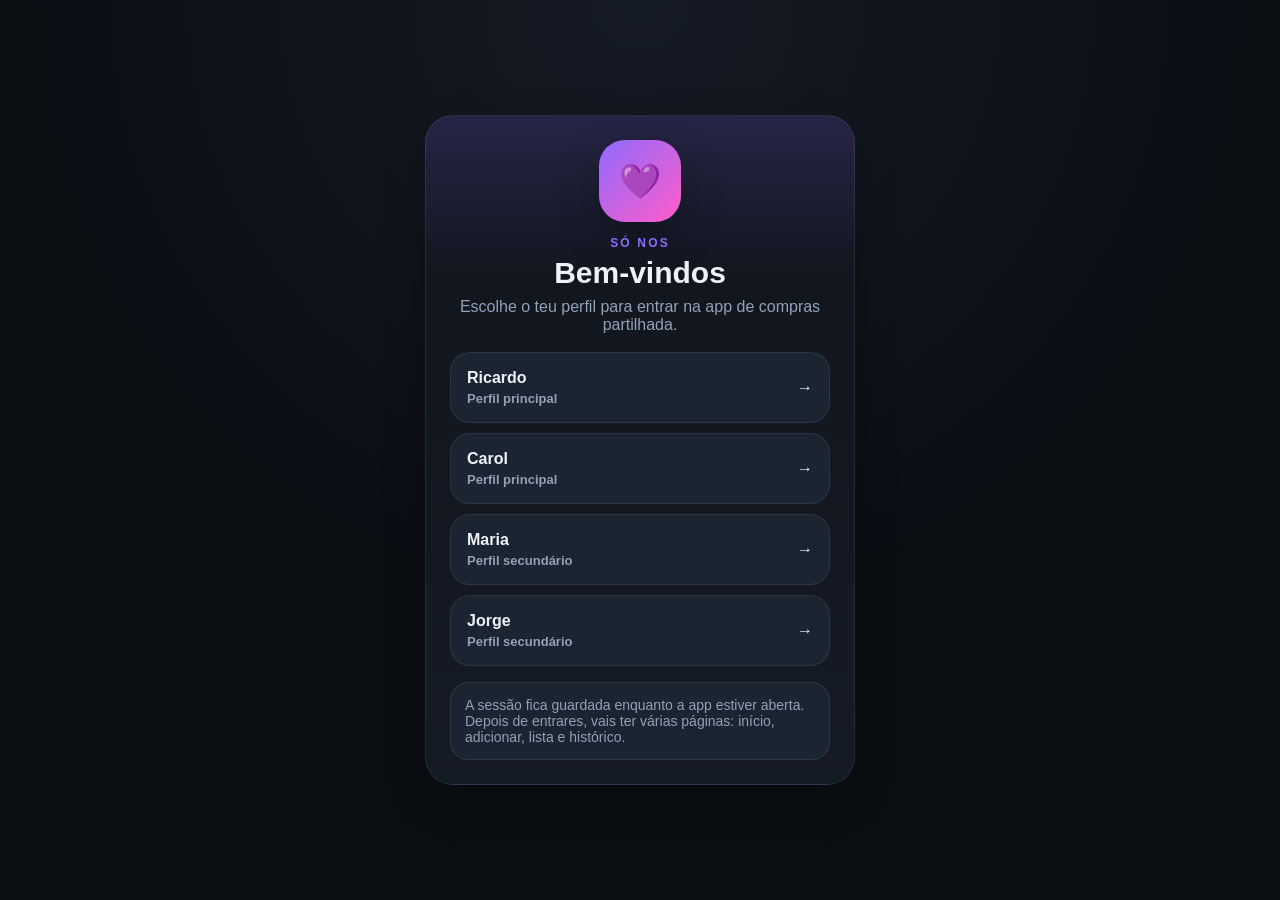
==== add.html @ ff27896a "Add files via upload" ====
<!DOCTYPE html><html lang="pt"><head><meta charset="UTF-8"><meta name="viewport" content="width=device-width, initial-scale=1.0, maximum-scale=1.0, user-scalable=no"><meta name="theme-color" content="#10131a"><title>Adicionar - Ricardo&Carol</title><link rel="manifest" href="manifest.json"><link rel="stylesheet" href="style.css"></head><body><div class="container"><header class="topbar"><div class="brand"><small>Ricardo&Carol</small><h1>Adicionar produto</h1><p class="subtle">Página dedicada para criar itens sem confusão.</p></div><div style="display:flex;gap:10px;align-items:center"><span id="userBadge" class="user-chip">👤</span><button id="themeToggle" class="icon-btn" aria-label="Alternar tema">🌙</button></div></header><main class="content"><section class="panel"><div class="panel-head"><div><h2>Novo item</h2><p class="helper">Preenche os campos e adiciona à lista partilhada.</p></div><span class="badge">Página separada</span></div><div class="form-grid"><div class="field"><label for="itemInput">Produto</label><input id="itemInput" type="text" placeholder="Ex: Leite"></div><div class="field field-small"><label for="qtyInput">Qtd</label><input id="qtyInput" type="number" min="1" value="1"></div><div class="field"><label for="categoryInput">Categoria</label><select id="categoryInput"><option>Supermercado</option><option>Padaria</option><option>Farmácia</option><option>Casa</option><option>Bebidas</option><option>Outros</option></select></div><div class="field"><label for="storeInput">Loja</label><select id="storeInput"><option>Continente</option><option>Pingo Doce</option><option>Lidl</option><option>Mercadona</option><option>Auchan</option><option>Outra</option></select></div><div class="field"><label for="priorityInput">Prioridade</label><select id="priorityInput"><option value="Alta">Alta</option><option value="Normal" selected>Normal</option><option value="Baixa">Baixa</option></select></div><div class="field field-full"><label for="notesInput">Notas</label><input id="notesInput" type="text" placeholder="Marca preferida, promoção, sem lactose..."></div></div><div class="actions-row"><button id="saveBtn" class="btn primary">Adicionar à lista</button><a href="list.html" class="btn soft">Ir para a lista</a></div></section><section class="panel"><div class="panel-head"><div><h2>Atalhos</h2><p class="helper">Exemplos rápidos para preencher mais depressa.</p></div></div><div style="display:flex;gap:10px;flex-wrap:wrap"><button class="btn ghost quickFill" data-name="Leite" data-category="Supermercado" data-store="Continente">Leite</button><button class="btn ghost quickFill" data-name="Pão" data-category="Padaria" data-store="Pingo Doce">Pão</button><button class="btn ghost quickFill" data-name="Detergente" data-category="Casa" data-store="Lidl">Detergente</button></div></section></main><nav class="bottom-nav"><a class="nav-link" data-page="home" href="index.html">Início</a><a class="nav-link" data-page="add" href="add.html">Adicionar</a><a class="nav-link" data-page="list" href="list.html">Lista</a><a class="nav-link" data-page="history" href="history.html">Histórico</a></nav></div><script src="shared.js"></script><script>
attachGlobalUI('add');
const itemInput = document.getElementById('itemInput');
document.getElementById('saveBtn').addEventListener('click', () => {
  const name = itemInput.value.trim(); if(!name) return itemInput.focus();
  addItem({name, qty: Math.max(1, Number(document.getElementById('qtyInput').value || 1)), category: document.getElementById('categoryInput').value, store: document.getElementById('storeInput').value, priority: document.getElementById('priorityInput').value, notes: document.getElementById('notesInput').value.trim()});
  window.location.href = 'list.html';
});
itemInput.addEventListener('keydown', e => { if(e.key === 'Enter') document.getElementById('saveBtn').click(); });
document.querySelectorAll('.quickFill').forEach(btn => btn.addEventListener('click', () => {
  itemInput.value = btn.dataset.name; document.getElementById('categoryInput').value = btn.dataset.category; document.getElementById('storeInput').value = btn.dataset.store; itemInput.focus();
}));
</script></body></html>
---- style.css ----
*{box-sizing:border-box;-webkit-tap-highlight-color:transparent}
:root{
  --bg:#0b0f14;--panel:#10151d;--panel-2:#151b25;--panel-3:#1b2431;--text:#eef3fb;--muted:#93a1b6;
  --line:rgba(255,255,255,.08);--accent:#8f6bff;--accent-2:#ff5cc8;--accent-soft:rgba(143,107,255,.18);
  --success:#2ed37a;--danger:#ff5f6d;--warning:#ffbf47;--highlight:rgba(46,211,122,.14);--shadow:0 16px 40px rgba(0,0,0,.28)
}
body.light{--bg:#edf1f7;--panel:#fff;--panel-2:#f7f9fc;--panel-3:#eef3fb;--text:#152033;--muted:#6a7688;--line:rgba(21,32,51,.08);--accent:#6a5cff;--accent-2:#e94db4;--accent-soft:rgba(106,92,255,.12);--success:#13a05a;--danger:#d64555;--warning:#d8921d;--highlight:rgba(19,160,90,.12);--shadow:0 16px 40px rgba(14,27,55,.10)}
html,body{margin:0;min-height:100%;background:radial-gradient(circle at top,var(--panel-2),var(--bg) 55%);color:var(--text);font-family:Inter,Arial,sans-serif}
body{overflow-x:hidden}
a{text-decoration:none;color:inherit}
button,input,select{font:inherit}
.hidden{display:none!important}
.container{max-width:920px;margin:0 auto;padding:18px 14px 110px}
.topbar{display:flex;align-items:center;justify-content:space-between;gap:12px;margin-bottom:16px}
.brand small,.eyebrow{display:block;color:var(--accent);font-size:12px;letter-spacing:.18em;font-weight:800;margin-bottom:6px;text-transform:uppercase}
h1,h2,h3,h4,p{margin:0}.brand h1{font-size:28px;line-height:1.05}.subtle{color:var(--muted)}
.icon-btn,.btn,.nav-link,.picker-btn{border:none;border-radius:18px;cursor:pointer;transition:.18s ease}.icon-btn{width:48px;height:48px;background:var(--panel);color:var(--text);box-shadow:var(--shadow);font-size:20px}
.panel,.hero-card,.login-shell,.stat-card,.quick-card,.item-card,.history-card{background:linear-gradient(180deg,var(--panel),var(--panel-2));border:1px solid var(--line);box-shadow:var(--shadow)}
.panel,.hero-card,.login-shell{border-radius:28px}.panel{padding:16px}.content{display:grid;gap:14px}
.hero-card{padding:18px;display:grid;gap:18px}.hero-title{font-size:24px;line-height:1.15;margin-bottom:8px}.hero-grid{display:grid;grid-template-columns:1.2fr .8fr;gap:14px}.hero-badges{display:flex;flex-wrap:wrap;gap:8px;margin-top:12px}
.badge,.mini-badge{display:inline-flex;align-items:center;gap:6px;padding:9px 12px;border-radius:999px;font-weight:700}.badge{background:var(--accent-soft);color:var(--accent);font-size:13px}.mini-badge{background:var(--panel-3);border:1px solid var(--line);font-size:12px;color:var(--muted)}
.stats-grid{display:grid;grid-template-columns:repeat(3,1fr);gap:10px}.stat-card{border-radius:22px;padding:14px;background:var(--panel-3)}.stat-card span{display:block;color:var(--muted);font-size:13px;margin-bottom:8px}.stat-card strong{font-size:30px}
.quick-grid{display:grid;grid-template-columns:repeat(3,1fr);gap:12px}.quick-card{border-radius:24px;padding:16px}.quick-card h3{font-size:17px;margin-bottom:6px}.quick-card p{color:var(--muted);font-size:14px;margin-bottom:14px}.quick-card .btn{width:100%}
.btn{padding:14px 18px;font-weight:800}.btn.primary{background:linear-gradient(135deg,var(--accent),var(--accent-2));color:#fff}.btn.soft{background:var(--accent-soft);color:var(--text)}.btn.ghost{background:var(--panel-3);color:var(--text);border:1px solid var(--line)}.btn.danger{background:rgba(255,95,109,.14);color:var(--danger)}
.form-grid,.filters-grid{display:grid;grid-template-columns:repeat(2,1fr);gap:12px}.field{display:flex;flex-direction:column;gap:8px}.field label{font-size:13px;font-weight:700;color:var(--muted)}.field-full{grid-column:1/-1}.field-small{max-width:120px}
input,select{width:100%;background:var(--panel-3);color:var(--text);border:1px solid var(--line);border-radius:16px;padding:14px;font-size:16px;outline:none}input::placeholder{color:var(--muted)}
.panel-head,.list-head{display:flex;justify-content:space-between;align-items:flex-end;gap:10px;margin-bottom:14px}.panel-head h2,.list-head h2{font-size:20px;margin-bottom:4px}.helper{color:var(--muted);font-size:14px}
.actions-row{display:flex;gap:10px;flex-wrap:wrap;margin-top:14px}
.shopping-list{display:grid;gap:10px}.item-card{display:grid;grid-template-columns:auto 1fr auto;gap:12px;align-items:flex-start;padding:14px;border-radius:22px;background:var(--panel-3)}.item-card.highlight{background:linear-gradient(180deg,var(--highlight),var(--panel-3));border:1px solid rgba(46,211,122,.24)}.item-card.done .item-title{text-decoration:line-through;opacity:.72}
.check-btn{width:26px;height:26px;border-radius:999px;border:2px solid var(--line);background:transparent;cursor:pointer;margin-top:2px}.item-card.done .check-btn{background:var(--success);border-color:var(--success)}
.item-title-row{display:flex;gap:8px;flex-wrap:wrap;align-items:center}.item-title{font-weight:800;font-size:17px}.pill{padding:6px 9px;border-radius:999px;border:1px solid var(--line);font-size:11px;font-weight:800}.pill.store{background:var(--accent-soft);color:var(--accent)}.pill.high{background:rgba(255,191,71,.22);color:#fff}.pill.normal,.pill.low{color:var(--muted)}
.item-meta,.history-meta{display:flex;gap:8px 14px;flex-wrap:wrap;margin-top:8px;color:var(--muted);font-size:13px}.item-notes{margin-top:10px;font-size:14px}.item-actions{display:flex;gap:8px}.mini-btn{width:40px;height:40px;border:none;border-radius:14px;background:var(--panel);color:var(--text);cursor:pointer}.mini-btn.delete{color:var(--danger)}
.empty-state{padding:28px 18px;border-radius:22px;background:var(--panel-3);border:1px dashed var(--line);text-align:center}.empty-state .icon{font-size:38px;margin-bottom:10px}
.bottom-nav{position:fixed;left:50%;transform:translateX(-50%);bottom:14px;width:min(900px,calc(100% - 28px));background:rgba(16,21,29,.88);backdrop-filter:blur(18px);border:1px solid var(--line);border-radius:24px;padding:10px;display:grid;grid-template-columns:repeat(4,1fr);gap:10px;box-shadow:var(--shadow)}
body.light .bottom-nav{background:rgba(255,255,255,.82)}.nav-link{min-height:48px;display:flex;align-items:center;justify-content:center;background:transparent;color:var(--muted);font-weight:800}.nav-link.active{background:var(--accent-soft);color:var(--accent)}
.section-stack{display:grid;gap:14px}
.login-page{display:grid;place-items:center;min-height:100vh;padding:18px}.login-shell{width:min(430px,100%);padding:24px;background:linear-gradient(180deg,rgba(143,107,255,.18),transparent 24%),linear-gradient(180deg,var(--panel),var(--panel-2))}.login-top{text-align:center;margin-bottom:18px}.login-logo{width:82px;height:82px;border-radius:26px;background:linear-gradient(135deg,var(--accent),var(--accent-2));display:grid;place-items:center;margin:0 auto 14px;font-size:34px;box-shadow:var(--shadow)}.login-top h1{font-size:30px;margin-bottom:8px}.login-pickers{display:grid;gap:10px;margin-top:18px}.picker-btn{padding:16px;border-radius:20px;background:var(--panel-3);border:1px solid var(--line);color:var(--text);text-align:left;display:flex;align-items:center;justify-content:space-between;font-weight:800}.picker-btn .meta{font-size:13px;color:var(--muted);font-weight:600;margin-top:4px}.login-note{margin-top:16px;padding:14px;border-radius:18px;background:var(--panel-3);border:1px solid var(--line);color:var(--muted);font-size:14px}
.user-chip{display:inline-flex;align-items:center;gap:8px;padding:10px 12px;border-radius:999px;background:var(--panel-3);border:1px solid var(--line);font-weight:700}.logout-link{color:var(--danger);font-weight:700}
.history-card{padding:14px;border-radius:22px}.history-total{margin-top:10px;font-weight:800;color:var(--accent)}
@media (max-width:720px){.hero-grid,.quick-grid,.form-grid,.filters-grid,.stats-grid{grid-template-columns:1fr}.field-small{max-width:none}.actions-row .btn{width:100%}.item-card{grid-template-columns:auto 1fr}.item-actions{grid-column:1/-1;justify-content:flex-end}.bottom-nav{grid-template-columns:repeat(4,1fr)}.nav-link{font-size:13px;padding:0 6px}.brand h1{font-size:24px}.hero-title{font-size:22px}}
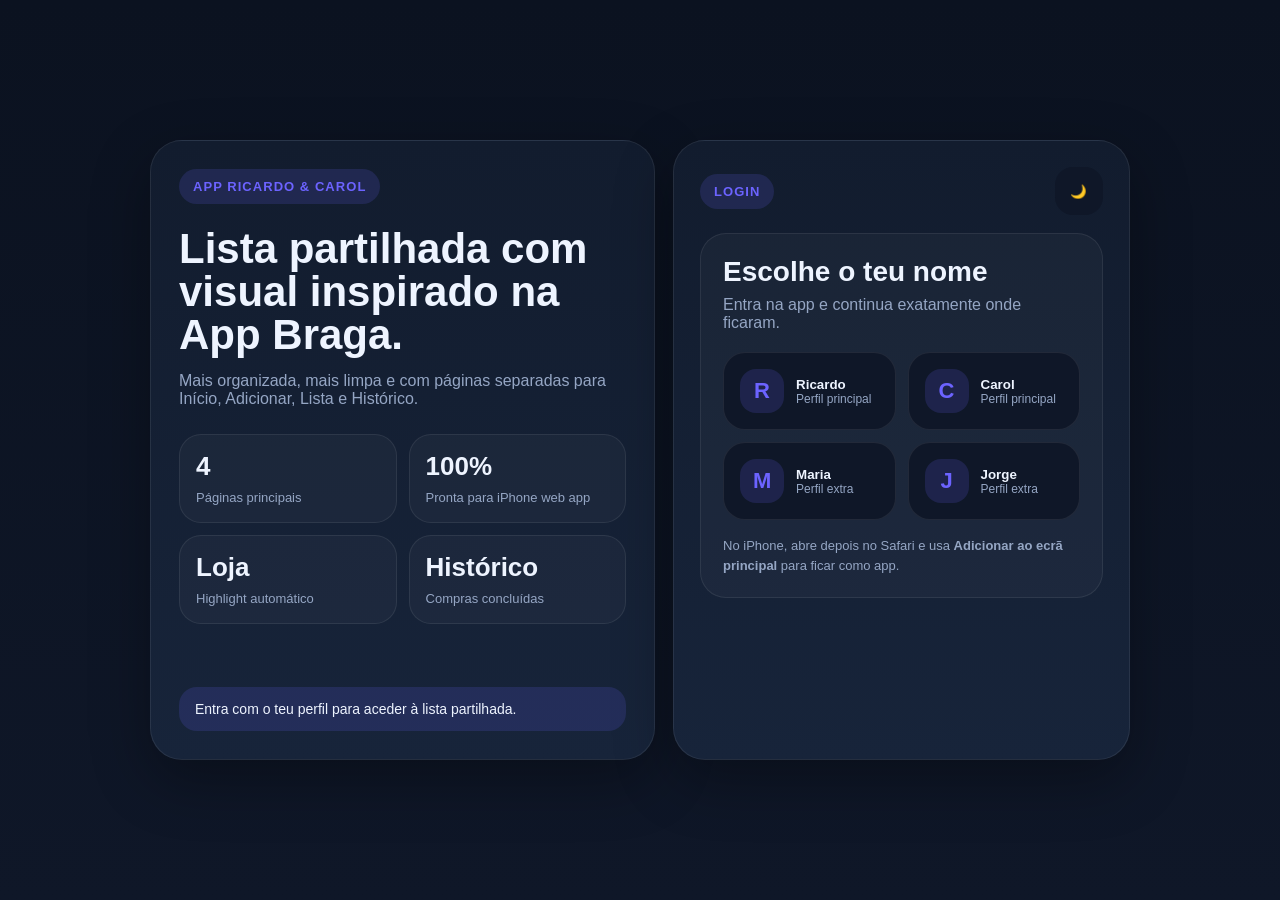
==== commit b7d8e486: "Add files via upload" ====
--- a/add.html
+++ b/add.html
@@ -1,13 +1,147 @@
-<!DOCTYPE html><html lang="pt"><head><meta charset="UTF-8"><meta name="viewport" content="width=device-width, initial-scale=1.0, maximum-scale=1.0, user-scalable=no"><meta name="theme-color" content="#10131a"><title>Adicionar - Ricardo&Carol</title><link rel="manifest" href="manifest.json"><link rel="stylesheet" href="style.css"></head><body><div class="container"><header class="topbar"><div class="brand"><small>Ricardo&Carol</small><h1>Adicionar produto</h1><p class="subtle">Página dedicada para criar itens sem confusão.</p></div><div style="display:flex;gap:10px;align-items:center"><span id="userBadge" class="user-chip">👤</span><button id="themeToggle" class="icon-btn" aria-label="Alternar tema">🌙</button></div></header><main class="content"><section class="panel"><div class="panel-head"><div><h2>Novo item</h2><p class="helper">Preenche os campos e adiciona à lista partilhada.</p></div><span class="badge">Página separada</span></div><div class="form-grid"><div class="field"><label for="itemInput">Produto</label><input id="itemInput" type="text" placeholder="Ex: Leite"></div><div class="field field-small"><label for="qtyInput">Qtd</label><input id="qtyInput" type="number" min="1" value="1"></div><div class="field"><label for="categoryInput">Categoria</label><select id="categoryInput"><option>Supermercado</option><option>Padaria</option><option>Farmácia</option><option>Casa</option><option>Bebidas</option><option>Outros</option></select></div><div class="field"><label for="storeInput">Loja</label><select id="storeInput"><option>Continente</option><option>Pingo Doce</option><option>Lidl</option><option>Mercadona</option><option>Auchan</option><option>Outra</option></select></div><div class="field"><label for="priorityInput">Prioridade</label><select id="priorityInput"><option value="Alta">Alta</option><option value="Normal" selected>Normal</option><option value="Baixa">Baixa</option></select></div><div class="field field-full"><label for="notesInput">Notas</label><input id="notesInput" type="text" placeholder="Marca preferida, promoção, sem lactose..."></div></div><div class="actions-row"><button id="saveBtn" class="btn primary">Adicionar à lista</button><a href="list.html" class="btn soft">Ir para a lista</a></div></section><section class="panel"><div class="panel-head"><div><h2>Atalhos</h2><p class="helper">Exemplos rápidos para preencher mais depressa.</p></div></div><div style="display:flex;gap:10px;flex-wrap:wrap"><button class="btn ghost quickFill" data-name="Leite" data-category="Supermercado" data-store="Continente">Leite</button><button class="btn ghost quickFill" data-name="Pão" data-category="Padaria" data-store="Pingo Doce">Pão</button><button class="btn ghost quickFill" data-name="Detergente" data-category="Casa" data-store="Lidl">Detergente</button></div></section></main><nav class="bottom-nav"><a class="nav-link" data-page="home" href="index.html">Início</a><a class="nav-link" data-page="add" href="add.html">Adicionar</a><a class="nav-link" data-page="list" href="list.html">Lista</a><a class="nav-link" data-page="history" href="history.html">Histórico</a></nav></div><script src="shared.js"></script><script>
-attachGlobalUI('add');
-const itemInput = document.getElementById('itemInput');
-document.getElementById('saveBtn').addEventListener('click', () => {
-  const name = itemInput.value.trim(); if(!name) return itemInput.focus();
-  addItem({name, qty: Math.max(1, Number(document.getElementById('qtyInput').value || 1)), category: document.getElementById('categoryInput').value, store: document.getElementById('storeInput').value, priority: document.getElementById('priorityInput').value, notes: document.getElementById('notesInput').value.trim()});
-  window.location.href = 'list.html';
-});
-itemInput.addEventListener('keydown', e => { if(e.key === 'Enter') document.getElementById('saveBtn').click(); });
-document.querySelectorAll('.quickFill').forEach(btn => btn.addEventListener('click', () => {
-  itemInput.value = btn.dataset.name; document.getElementById('categoryInput').value = btn.dataset.category; document.getElementById('storeInput').value = btn.dataset.store; itemInput.focus();
-}));
-</script></body></html>+<!DOCTYPE html>
+<html lang="pt">
+<head>
+  <meta charset="UTF-8">
+  <meta name="viewport" content="width=device-width,initial-scale=1,maximum-scale=1,user-scalable=no">
+  <title>Adicionar - Ricardo & Carol</title>
+  <link rel="stylesheet" href="style.css">
+  <link rel="manifest" href="manifest.json">
+</head>
+<body data-page="add" data-requires-login="true">
+
+  <div class="app-shell">
+    <aside class="sidebar">
+      <div class="brand-card">
+        <p class="eyebrow">APP RICARDO & CAROL</p>
+        <h1>Lista<br>de Compras</h1>
+        <p>Layout adaptado ao estilo da App Braga, com navegação mais profissional.</p>
+
+        <div class="user-chip">
+          <div class="avatar" data-user-initial>U</div>
+          <div>
+            <strong data-user-name>Utilizador</strong>
+            <div style="color:var(--muted);font-size:13px">Sessão ativa</div>
+          </div>
+        </div>
+      </div>
+
+      <nav class="side-nav">
+        <a class="nav-link" data-nav="dashboard" href="index.html">🏠 Início</a>
+        <a class="nav-link" data-nav="add" href="add.html">➕ Adicionar</a>
+        <a class="nav-link" data-nav="list" href="list.html">🧺 Lista</a>
+        <a class="nav-link" data-nav="history" href="history.html">📜 Histórico</a>
+      </nav>
+
+      <div class="side-footer">
+        <button class="side-btn" data-theme-toggle>🌙</button>
+        <button class="side-btn danger" data-logout>Sair</button>
+      </div>
+    </aside>
+
+    <main class="main">
+      <header class="topbar">
+        <div class="page-title">
+          <h2 data-page-title>Título</h2>
+          <p data-page-sub>Subtítulo</p>
+        </div>
+        <div class="top-actions">
+          <button class="icon-btn" data-theme-toggle>🌙</button>
+        </div>
+      </header>
+
+      <div class="grid">
+        <section class="panel">
+          <div class="panel-head">
+            <div>
+              <h3>Adicionar produto</h3>
+              <p>Formulário redesenhado com o visual da App Braga.</p>
+            </div>
+            <span class="badge">Novo</span>
+          </div>
+
+          <div class="form-grid">
+            <div class="field">
+              <label for="itemInput">Produto</label>
+              <input id="itemInput" type="text" placeholder="Ex: Leite">
+            </div>
+            <div class="field">
+              <label for="qtyInput">Quantidade</label>
+              <input id="qtyInput" type="number" min="1" value="1">
+            </div>
+            <div class="field">
+              <label for="categoryInput">Categoria</label>
+              <select id="categoryInput">
+                <option>Supermercado</option>
+                <option>Padaria</option>
+                <option>Farmácia</option>
+                <option>Casa</option>
+                <option>Bebidas</option>
+                <option>Outros</option>
+              </select>
+            </div>
+            <div class="field">
+              <label for="storeInput">Loja</label>
+              <select id="storeInput">
+                <option>Continente</option>
+                <option>Pingo Doce</option>
+                <option>Lidl</option>
+                <option>Mercadona</option>
+                <option>Auchan</option>
+                <option>Outra</option>
+              </select>
+            </div>
+            <div class="field">
+              <label for="priorityInput">Prioridade</label>
+              <select id="priorityInput">
+                <option>Alta</option>
+                <option selected>Normal</option>
+                <option>Baixa</option>
+              </select>
+            </div>
+            <div class="field">
+              <label for="notesInput">Notas</label>
+              <textarea id="notesInput" placeholder="Marca, observações, promoção, etc."></textarea>
+            </div>
+          </div>
+
+          <div class="actions-row">
+            <button class="primary-btn" onclick="addItemFromForm()">Guardar produto</button>
+            <a class="secondary-btn" href="list.html">Ver lista</a>
+            <button class="danger-btn" onclick="clearAll()">Limpar tudo</button>
+          </div>
+          <div id="formToast" class="info-strip hidden" style="margin-top:14px">Produto adicionado com sucesso.</div>
+        </section>
+
+        <section class="panel">
+          <div class="panel-head">
+            <div>
+              <h3>Sugestões rápidas</h3>
+              <p>Alguns exemplos para preencher mais depressa</p>
+            </div>
+          </div>
+          <div class="quick-grid three">
+            <button class="ghost-btn" onclick="document.getElementById('itemInput').value='Leite'">Leite</button>
+            <button class="ghost-btn" onclick="document.getElementById('itemInput').value='Pão'">Pão</button>
+            <button class="ghost-btn" onclick="document.getElementById('itemInput').value='Fruta'">Fruta</button>
+          </div>
+        </section>
+      </div>
+
+    </main>
+  </div>
+
+  <nav class="bottom-nav">
+    <div class="bottom-nav-grid">
+      <a class="bottom-link" data-nav="dashboard" href="index.html">Início</a>
+      <a class="bottom-link" data-nav="add" href="add.html">Adicionar</a>
+      <a class="bottom-link" data-nav="list" href="list.html">Lista</a>
+      <a class="bottom-link" data-nav="history" href="history.html">Histórico</a>
+    </div>
+  </nav>
+  <script src="shared.js"></script>
+</body>
+</html>
+
+<script>
+  fillShell('Adicionar','Regista novos produtos na lista.');
+</script>
--- a/style.css
+++ b/style.css
@@ -1,41 +1,205 @@
 
 *{box-sizing:border-box;-webkit-tap-highlight-color:transparent}
 :root{
-  --bg:#0b0f14;--panel:#10151d;--panel-2:#151b25;--panel-3:#1b2431;--text:#eef3fb;--muted:#93a1b6;
-  --line:rgba(255,255,255,.08);--accent:#8f6bff;--accent-2:#ff5cc8;--accent-soft:rgba(143,107,255,.18);
-  --success:#2ed37a;--danger:#ff5f6d;--warning:#ffbf47;--highlight:rgba(46,211,122,.14);--shadow:0 16px 40px rgba(0,0,0,.28)
-}
-body.light{--bg:#edf1f7;--panel:#fff;--panel-2:#f7f9fc;--panel-3:#eef3fb;--text:#152033;--muted:#6a7688;--line:rgba(21,32,51,.08);--accent:#6a5cff;--accent-2:#e94db4;--accent-soft:rgba(106,92,255,.12);--success:#13a05a;--danger:#d64555;--warning:#d8921d;--highlight:rgba(19,160,90,.12);--shadow:0 16px 40px rgba(14,27,55,.10)}
-html,body{margin:0;min-height:100%;background:radial-gradient(circle at top,var(--panel-2),var(--bg) 55%);color:var(--text);font-family:Inter,Arial,sans-serif}
+  --bg:#0b1220;
+  --bg-soft:#0f1728;
+  --card:#121c2e;
+  --card-2:#17243a;
+  --line:rgba(255,255,255,.08);
+  --text:#eef4ff;
+  --muted:#95a6c4;
+  --accent:#6c63ff;
+  --accent-soft:rgba(108,99,255,.16);
+  --success:#24c26a;
+  --warning:#ffbf47;
+  --danger:#ff5c6c;
+  --shadow:0 20px 60px rgba(0,0,0,.32);
+  --radius:24px;
+}
+body.light{
+  --bg:#eef3fb;
+  --bg-soft:#f5f7fc;
+  --card:#ffffff;
+  --card-2:#f4f7fc;
+  --line:rgba(17,24,39,.08);
+  --text:#152238;
+  --muted:#6e7d96;
+  --accent:#5a54f9;
+  --accent-soft:rgba(90,84,249,.12);
+  --success:#1ea95e;
+  --warning:#d49422;
+  --danger:#d94b5a;
+  --shadow:0 18px 45px rgba(32,49,89,.12);
+}
+html,body{margin:0;padding:0;background:linear-gradient(180deg,var(--bg),var(--bg-soft));color:var(--text);font-family:Inter,Arial,sans-serif;min-height:100%}
 body{overflow-x:hidden}
 a{text-decoration:none;color:inherit}
-button,input,select{font:inherit}
 .hidden{display:none!important}
-.container{max-width:920px;margin:0 auto;padding:18px 14px 110px}
-.topbar{display:flex;align-items:center;justify-content:space-between;gap:12px;margin-bottom:16px}
-.brand small,.eyebrow{display:block;color:var(--accent);font-size:12px;letter-spacing:.18em;font-weight:800;margin-bottom:6px;text-transform:uppercase}
-h1,h2,h3,h4,p{margin:0}.brand h1{font-size:28px;line-height:1.05}.subtle{color:var(--muted)}
-.icon-btn,.btn,.nav-link,.picker-btn{border:none;border-radius:18px;cursor:pointer;transition:.18s ease}.icon-btn{width:48px;height:48px;background:var(--panel);color:var(--text);box-shadow:var(--shadow);font-size:20px}
-.panel,.hero-card,.login-shell,.stat-card,.quick-card,.item-card,.history-card{background:linear-gradient(180deg,var(--panel),var(--panel-2));border:1px solid var(--line);box-shadow:var(--shadow)}
-.panel,.hero-card,.login-shell{border-radius:28px}.panel{padding:16px}.content{display:grid;gap:14px}
-.hero-card{padding:18px;display:grid;gap:18px}.hero-title{font-size:24px;line-height:1.15;margin-bottom:8px}.hero-grid{display:grid;grid-template-columns:1.2fr .8fr;gap:14px}.hero-badges{display:flex;flex-wrap:wrap;gap:8px;margin-top:12px}
-.badge,.mini-badge{display:inline-flex;align-items:center;gap:6px;padding:9px 12px;border-radius:999px;font-weight:700}.badge{background:var(--accent-soft);color:var(--accent);font-size:13px}.mini-badge{background:var(--panel-3);border:1px solid var(--line);font-size:12px;color:var(--muted)}
-.stats-grid{display:grid;grid-template-columns:repeat(3,1fr);gap:10px}.stat-card{border-radius:22px;padding:14px;background:var(--panel-3)}.stat-card span{display:block;color:var(--muted);font-size:13px;margin-bottom:8px}.stat-card strong{font-size:30px}
-.quick-grid{display:grid;grid-template-columns:repeat(3,1fr);gap:12px}.quick-card{border-radius:24px;padding:16px}.quick-card h3{font-size:17px;margin-bottom:6px}.quick-card p{color:var(--muted);font-size:14px;margin-bottom:14px}.quick-card .btn{width:100%}
-.btn{padding:14px 18px;font-weight:800}.btn.primary{background:linear-gradient(135deg,var(--accent),var(--accent-2));color:#fff}.btn.soft{background:var(--accent-soft);color:var(--text)}.btn.ghost{background:var(--panel-3);color:var(--text);border:1px solid var(--line)}.btn.danger{background:rgba(255,95,109,.14);color:var(--danger)}
-.form-grid,.filters-grid{display:grid;grid-template-columns:repeat(2,1fr);gap:12px}.field{display:flex;flex-direction:column;gap:8px}.field label{font-size:13px;font-weight:700;color:var(--muted)}.field-full{grid-column:1/-1}.field-small{max-width:120px}
-input,select{width:100%;background:var(--panel-3);color:var(--text);border:1px solid var(--line);border-radius:16px;padding:14px;font-size:16px;outline:none}input::placeholder{color:var(--muted)}
-.panel-head,.list-head{display:flex;justify-content:space-between;align-items:flex-end;gap:10px;margin-bottom:14px}.panel-head h2,.list-head h2{font-size:20px;margin-bottom:4px}.helper{color:var(--muted);font-size:14px}
-.actions-row{display:flex;gap:10px;flex-wrap:wrap;margin-top:14px}
-.shopping-list{display:grid;gap:10px}.item-card{display:grid;grid-template-columns:auto 1fr auto;gap:12px;align-items:flex-start;padding:14px;border-radius:22px;background:var(--panel-3)}.item-card.highlight{background:linear-gradient(180deg,var(--highlight),var(--panel-3));border:1px solid rgba(46,211,122,.24)}.item-card.done .item-title{text-decoration:line-through;opacity:.72}
-.check-btn{width:26px;height:26px;border-radius:999px;border:2px solid var(--line);background:transparent;cursor:pointer;margin-top:2px}.item-card.done .check-btn{background:var(--success);border-color:var(--success)}
-.item-title-row{display:flex;gap:8px;flex-wrap:wrap;align-items:center}.item-title{font-weight:800;font-size:17px}.pill{padding:6px 9px;border-radius:999px;border:1px solid var(--line);font-size:11px;font-weight:800}.pill.store{background:var(--accent-soft);color:var(--accent)}.pill.high{background:rgba(255,191,71,.22);color:#fff}.pill.normal,.pill.low{color:var(--muted)}
-.item-meta,.history-meta{display:flex;gap:8px 14px;flex-wrap:wrap;margin-top:8px;color:var(--muted);font-size:13px}.item-notes{margin-top:10px;font-size:14px}.item-actions{display:flex;gap:8px}.mini-btn{width:40px;height:40px;border:none;border-radius:14px;background:var(--panel);color:var(--text);cursor:pointer}.mini-btn.delete{color:var(--danger)}
-.empty-state{padding:28px 18px;border-radius:22px;background:var(--panel-3);border:1px dashed var(--line);text-align:center}.empty-state .icon{font-size:38px;margin-bottom:10px}
-.bottom-nav{position:fixed;left:50%;transform:translateX(-50%);bottom:14px;width:min(900px,calc(100% - 28px));background:rgba(16,21,29,.88);backdrop-filter:blur(18px);border:1px solid var(--line);border-radius:24px;padding:10px;display:grid;grid-template-columns:repeat(4,1fr);gap:10px;box-shadow:var(--shadow)}
-body.light .bottom-nav{background:rgba(255,255,255,.82)}.nav-link{min-height:48px;display:flex;align-items:center;justify-content:center;background:transparent;color:var(--muted);font-weight:800}.nav-link.active{background:var(--accent-soft);color:var(--accent)}
-.section-stack{display:grid;gap:14px}
-.login-page{display:grid;place-items:center;min-height:100vh;padding:18px}.login-shell{width:min(430px,100%);padding:24px;background:linear-gradient(180deg,rgba(143,107,255,.18),transparent 24%),linear-gradient(180deg,var(--panel),var(--panel-2))}.login-top{text-align:center;margin-bottom:18px}.login-logo{width:82px;height:82px;border-radius:26px;background:linear-gradient(135deg,var(--accent),var(--accent-2));display:grid;place-items:center;margin:0 auto 14px;font-size:34px;box-shadow:var(--shadow)}.login-top h1{font-size:30px;margin-bottom:8px}.login-pickers{display:grid;gap:10px;margin-top:18px}.picker-btn{padding:16px;border-radius:20px;background:var(--panel-3);border:1px solid var(--line);color:var(--text);text-align:left;display:flex;align-items:center;justify-content:space-between;font-weight:800}.picker-btn .meta{font-size:13px;color:var(--muted);font-weight:600;margin-top:4px}.login-note{margin-top:16px;padding:14px;border-radius:18px;background:var(--panel-3);border:1px solid var(--line);color:var(--muted);font-size:14px}
-.user-chip{display:inline-flex;align-items:center;gap:8px;padding:10px 12px;border-radius:999px;background:var(--panel-3);border:1px solid var(--line);font-weight:700}.logout-link{color:var(--danger);font-weight:700}
-.history-card{padding:14px;border-radius:22px}.history-total{margin-top:10px;font-weight:800;color:var(--accent)}
-@media (max-width:720px){.hero-grid,.quick-grid,.form-grid,.filters-grid,.stats-grid{grid-template-columns:1fr}.field-small{max-width:none}.actions-row .btn{width:100%}.item-card{grid-template-columns:auto 1fr}.item-actions{grid-column:1/-1;justify-content:flex-end}.bottom-nav{grid-template-columns:repeat(4,1fr)}.nav-link{font-size:13px;padding:0 6px}.brand h1{font-size:24px}.hero-title{font-size:22px}}
+
+.login-body{min-height:100vh;display:flex;align-items:center;justify-content:center;padding:24px}
+.login-wrap{width:min(980px,100%);display:grid;grid-template-columns:1.05fr .95fr;gap:18px}
+.login-brand,.login-panel{
+  background:linear-gradient(180deg,var(--card),var(--card-2));
+  border:1px solid var(--line);
+  border-radius:32px;
+  box-shadow:var(--shadow);
+}
+.login-brand{padding:28px;display:flex;flex-direction:column;justify-content:space-between;min-height:620px}
+.logo-badge{display:inline-flex;align-items:center;gap:10px;background:var(--accent-soft);color:var(--accent);padding:10px 14px;border-radius:999px;font-size:13px;font-weight:800;letter-spacing:.08em;text-transform:uppercase}
+.login-title{margin:24px 0 10px;font-size:42px;line-height:1.02}
+.login-sub{color:var(--muted);font-size:16px;max-width:520px}
+.feature-grid{display:grid;grid-template-columns:1fr 1fr;gap:12px;margin-top:26px}
+.feature-card{background:rgba(255,255,255,.03);border:1px solid var(--line);border-radius:22px;padding:16px}
+.feature-card strong{display:block;font-size:26px;margin-bottom:6px}
+.feature-card span{color:var(--muted);font-size:13px}
+.login-panel{padding:26px}
+.panel-top{display:flex;align-items:center;justify-content:space-between;gap:12px;margin-bottom:18px}
+.theme-toggle{width:48px;height:48px;border:none;border-radius:18px;background:var(--bg-soft);color:var(--text);cursor:pointer}
+.login-card{background:rgba(255,255,255,.03);border:1px solid var(--line);border-radius:26px;padding:22px}
+.login-card h2{margin:0 0 8px;font-size:28px}
+.login-card p{margin:0;color:var(--muted)}
+.user-grid{display:grid;grid-template-columns:1fr 1fr;gap:12px;margin-top:20px}
+.user-btn{
+  display:flex;align-items:center;gap:12px;border:none;cursor:pointer;
+  background:var(--bg-soft);border-radius:22px;padding:16px;color:var(--text);border:1px solid var(--line)
+}
+.avatar{
+  width:44px;height:44px;border-radius:16px;display:flex;align-items:center;justify-content:center;
+  background:var(--accent-soft);color:var(--accent);font-size:22px;font-weight:700
+}
+.user-btn strong{display:block;text-align:left}
+.user-btn span{display:block;color:var(--muted);font-size:12px;text-align:left}
+.info-strip{margin-top:16px;padding:14px 16px;border-radius:18px;background:var(--accent-soft);color:var(--text);font-size:14px}
+.install-note{margin-top:16px;color:var(--muted);font-size:13px;line-height:1.5}
+
+.app-shell{
+  min-height:100vh;display:grid;grid-template-columns:280px minmax(0,1fr);
+}
+.sidebar{
+  position:sticky;top:0;height:100vh;padding:20px 16px 16px;
+  background:rgba(9,14,24,.72);backdrop-filter:blur(16px);border-right:1px solid var(--line)
+}
+body.light .sidebar{background:rgba(255,255,255,.72)}
+.brand-card{
+  background:linear-gradient(180deg,var(--card),var(--card-2));border:1px solid var(--line);
+  border-radius:28px;padding:18px;box-shadow:var(--shadow)
+}
+.brand-card .eyebrow{font-size:12px;letter-spacing:.18em;text-transform:uppercase;color:var(--accent);font-weight:800;margin:0 0 8px}
+.brand-card h1{font-size:28px;line-height:1.05;margin:0}
+.brand-card p{margin:10px 0 0;color:var(--muted);font-size:14px}
+.user-chip{
+  display:flex;align-items:center;gap:12px;margin-top:16px;padding:12px;border-radius:20px;background:var(--bg-soft);border:1px solid var(--line)
+}
+.user-chip .avatar{width:38px;height:38px;border-radius:14px}
+.side-nav{display:grid;gap:10px;margin-top:18px}
+.nav-link{
+  display:flex;align-items:center;gap:12px;padding:14px 16px;border-radius:18px;background:transparent;
+  color:var(--muted);font-weight:700;border:1px solid transparent
+}
+.nav-link.active{background:var(--accent-soft);color:var(--accent);border-color:rgba(108,99,255,.12)}
+.nav-link:hover{background:rgba(255,255,255,.03);color:var(--text)}
+.side-footer{margin-top:18px;display:grid;gap:10px}
+.side-btn{
+  width:100%;border:none;border-radius:18px;padding:14px 16px;background:var(--card);color:var(--text);cursor:pointer;font-weight:700;border:1px solid var(--line)
+}
+.side-btn.danger{color:var(--danger)}
+.main{padding:20px 20px 110px;min-width:0}
+.topbar{display:flex;align-items:center;justify-content:space-between;gap:14px;margin-bottom:16px}
+.page-title h2{margin:0;font-size:30px}
+.page-title p{margin:8px 0 0;color:var(--muted)}
+.top-actions{display:flex;gap:10px}
+.icon-btn{
+  width:48px;height:48px;border:none;border-radius:18px;background:var(--card);
+  color:var(--text);border:1px solid var(--line);cursor:pointer;box-shadow:var(--shadow)
+}
+.grid{display:grid;gap:14px}
+.stats-grid{display:grid;grid-template-columns:repeat(4,1fr);gap:12px}
+.stat-card,.panel,.hero-card{
+  background:linear-gradient(180deg,var(--card),var(--card-2));
+  border:1px solid var(--line);border-radius:28px;box-shadow:var(--shadow)
+}
+.stat-card{padding:18px}
+.stat-card span{display:block;color:var(--muted);font-size:13px;margin-bottom:8px}
+.stat-card strong{font-size:32px}
+.hero-card{padding:20px;display:grid;grid-template-columns:1.2fr .8fr;gap:16px}
+.hero-card h3{margin:0 0 10px;font-size:28px}
+.hero-card p{margin:0;color:var(--muted);line-height:1.55}
+.hero-actions{display:flex;gap:10px;flex-wrap:wrap;margin-top:16px}
+.primary-btn,.secondary-btn,.danger-btn,.ghost-btn{
+  border:none;border-radius:18px;padding:14px 18px;font-size:15px;font-weight:800;cursor:pointer
+}
+.primary-btn{background:var(--accent);color:#fff}
+.secondary-btn{background:var(--accent-soft);color:var(--text)}
+.danger-btn{background:rgba(255,92,108,.14);color:var(--danger)}
+.ghost-btn{background:var(--bg-soft);color:var(--text);border:1px solid var(--line)}
+.panel{padding:18px}
+.panel-head{display:flex;align-items:end;justify-content:space-between;gap:12px;margin-bottom:14px}
+.panel-head h3{margin:0 0 6px;font-size:22px}
+.panel-head p{margin:0;color:var(--muted)}
+.badge{display:inline-flex;align-items:center;justify-content:center;padding:8px 12px;border-radius:999px;background:var(--accent-soft);color:var(--accent);font-size:13px;font-weight:800}
+.form-grid,.filters-grid,.quick-grid{display:grid;grid-template-columns:repeat(2,1fr);gap:12px}
+.quick-grid.three{grid-template-columns:repeat(3,1fr)}
+.field{display:flex;flex-direction:column;gap:8px}
+.field label{font-size:13px;font-weight:700;color:var(--muted)}
+input,select,textarea{
+  width:100%;background:var(--bg-soft);color:var(--text);border:1px solid var(--line);
+  border-radius:18px;padding:14px 15px;font-size:16px;outline:none;resize:vertical
+}
+textarea{min-height:96px}
+.actions-row{display:flex;flex-wrap:wrap;gap:10px;margin-top:14px}
+.shopping-list,.history-list{display:grid;gap:10px}
+.item-card{
+  display:grid;grid-template-columns:auto 1fr auto;gap:12px;align-items:flex-start;
+  padding:14px;border-radius:22px;background:var(--bg-soft);border:1px solid var(--line)
+}
+.item-card.highlight{background:linear-gradient(180deg,rgba(36,194,106,.10),var(--bg-soft));border-color:rgba(36,194,106,.24)}
+.item-card.done .item-title{text-decoration:line-through;opacity:.7}
+.check-btn{
+  width:28px;height:28px;border-radius:999px;border:2px solid var(--line);background:transparent;cursor:pointer;margin-top:2px
+}
+.item-card.done .check-btn{background:var(--success);border-color:var(--success)}
+.item-main{min-width:0}
+.item-title-row{display:flex;align-items:center;gap:8px;flex-wrap:wrap}
+.item-title{font-size:17px;font-weight:800}
+.pill{display:inline-flex;align-items:center;padding:6px 9px;border-radius:999px;font-size:11px;font-weight:800;border:1px solid var(--line)}
+.pill.store{color:var(--accent);background:var(--accent-soft)}
+.pill.high{color:#fff;background:rgba(255,191,71,.22)}
+.pill.normal,.pill.low{color:var(--muted)}
+.item-meta,.history-meta{margin-top:8px;display:flex;gap:8px 14px;flex-wrap:wrap;font-size:13px;color:var(--muted)}
+.item-notes{margin-top:10px;font-size:14px;line-height:1.45}
+.item-actions{display:flex;gap:8px}
+.mini-btn{
+  width:40px;height:40px;border:none;border-radius:14px;background:var(--card);color:var(--text);cursor:pointer;border:1px solid var(--line)
+}
+.mini-btn.delete{color:var(--danger)}
+.empty-state{text-align:center;padding:30px 18px;border-radius:22px;background:var(--bg-soft);border:1px dashed var(--line)}
+.empty-state .empty-icon{font-size:38px;margin-bottom:10px}
+.bottom-nav{
+  display:none;position:fixed;left:50%;transform:translateX(-50%);bottom:14px;z-index:30;
+  width:min(900px,calc(100% - 24px));padding:10px;border-radius:24px;
+  background:rgba(10,15,24,.86);backdrop-filter:blur(18px);border:1px solid var(--line);box-shadow:var(--shadow)
+}
+body.light .bottom-nav{background:rgba(255,255,255,.86)}
+.bottom-nav-grid{display:grid;grid-template-columns:repeat(4,1fr);gap:10px}
+.bottom-link{
+  min-height:50px;border-radius:18px;display:flex;align-items:center;justify-content:center;
+  color:var(--muted);font-weight:800;background:transparent;border:1px solid transparent
+}
+.bottom-link.active{background:var(--accent-soft);color:var(--accent)}
+.split-grid{display:grid;grid-template-columns:1fr 1fr;gap:14px}
+.history-day{padding:16px;border-radius:22px;background:var(--bg-soft);border:1px solid var(--line)}
+.history-day h4{margin:0 0 12px}
+.history-total{margin-top:10px;color:var(--muted);font-weight:700}
+@media (max-width:1024px){
+  .app-shell{grid-template-columns:1fr}
+  .sidebar{display:none}
+  .main{padding-bottom:110px}
+  .bottom-nav{display:block}
+}
+@media (max-width:760px){
+  .login-wrap,.hero-card,.split-grid,.stats-grid,.quick-grid.three,.user-grid,.form-grid,.filters-grid{grid-template-columns:1fr}
+  .login-brand{min-height:auto}
+  .page-title h2{font-size:25px}
+  .hero-card h3{font-size:23px}
+  .topbar{align-items:flex-start;flex-direction:column}
+}
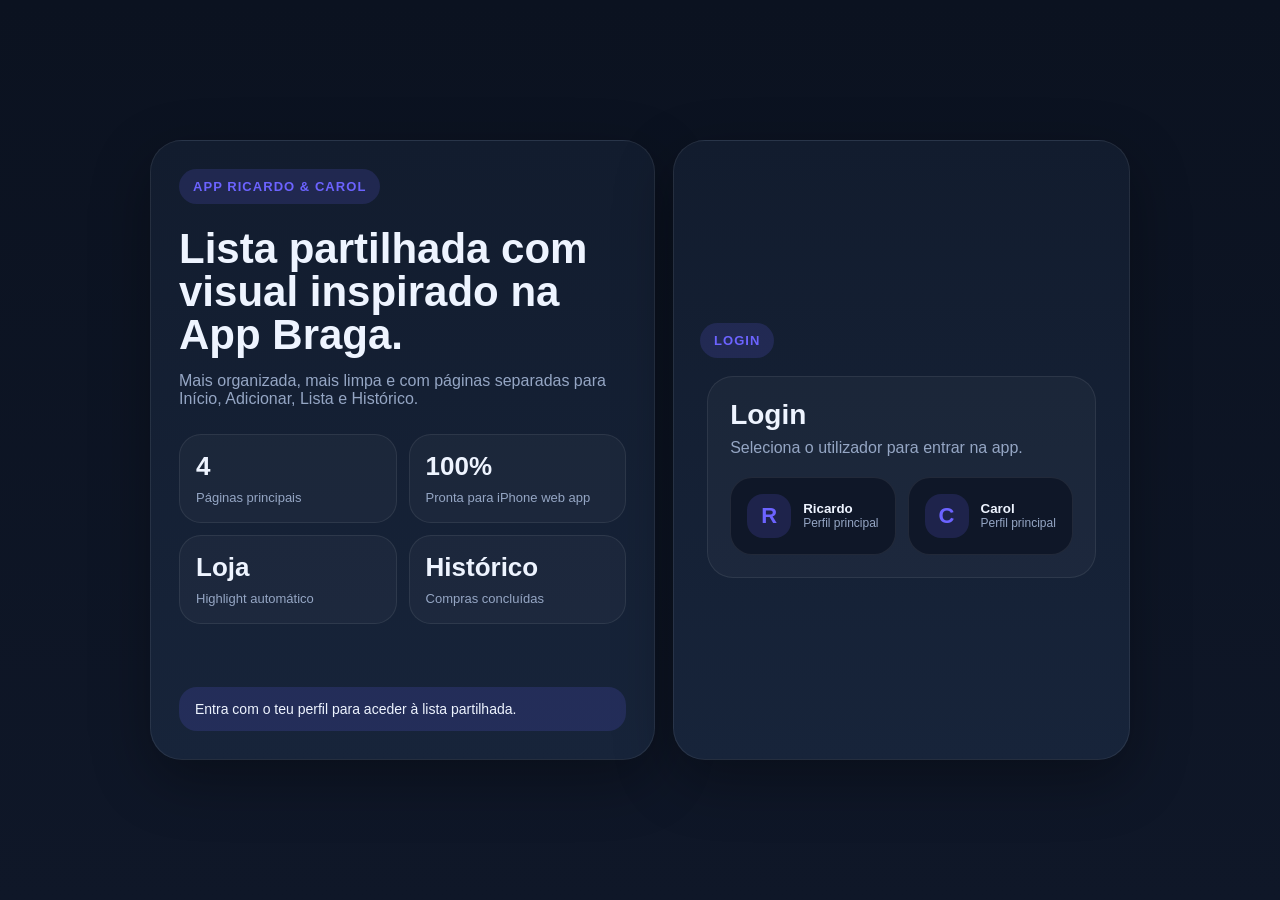
==== commit 78f2ea35: "Add files via upload" ====
--- a/add.html
+++ b/add.html
@@ -33,7 +33,6 @@
       </nav>
 
       <div class="side-footer">
-        <button class="side-btn" data-theme-toggle>🌙</button>
         <button class="side-btn danger" data-logout>Sair</button>
       </div>
     </aside>
@@ -44,9 +43,7 @@
           <h2 data-page-title>Título</h2>
           <p data-page-sub>Subtítulo</p>
         </div>
-        <div class="top-actions">
-          <button class="icon-btn" data-theme-toggle>🌙</button>
-        </div>
+        <div class="top-actions"></div>
       </header>
 
       <div class="grid">
@@ -87,6 +84,7 @@
                 <option>Lidl</option>
                 <option>Mercadona</option>
                 <option>Auchan</option>
+                <option>Action</option>
                 <option>Outra</option>
               </select>
             </div>
@@ -112,19 +110,7 @@
           <div id="formToast" class="info-strip hidden" style="margin-top:14px">Produto adicionado com sucesso.</div>
         </section>
 
-        <section class="panel">
-          <div class="panel-head">
-            <div>
-              <h3>Sugestões rápidas</h3>
-              <p>Alguns exemplos para preencher mais depressa</p>
-            </div>
-          </div>
-          <div class="quick-grid three">
-            <button class="ghost-btn" onclick="document.getElementById('itemInput').value='Leite'">Leite</button>
-            <button class="ghost-btn" onclick="document.getElementById('itemInput').value='Pão'">Pão</button>
-            <button class="ghost-btn" onclick="document.getElementById('itemInput').value='Fruta'">Fruta</button>
-          </div>
-        </section>
+        
       </div>
 
     </main>
--- a/style.css
+++ b/style.css
@@ -203,3 +203,7 @@
   .hero-card h3{font-size:23px}
   .topbar{align-items:flex-start;flex-direction:column}
 }
+
+.login-card{max-width:520px;margin:0 auto}
+.user-grid{grid-template-columns:1fr 1fr}
+.login-panel{display:flex;flex-direction:column;justify-content:center}
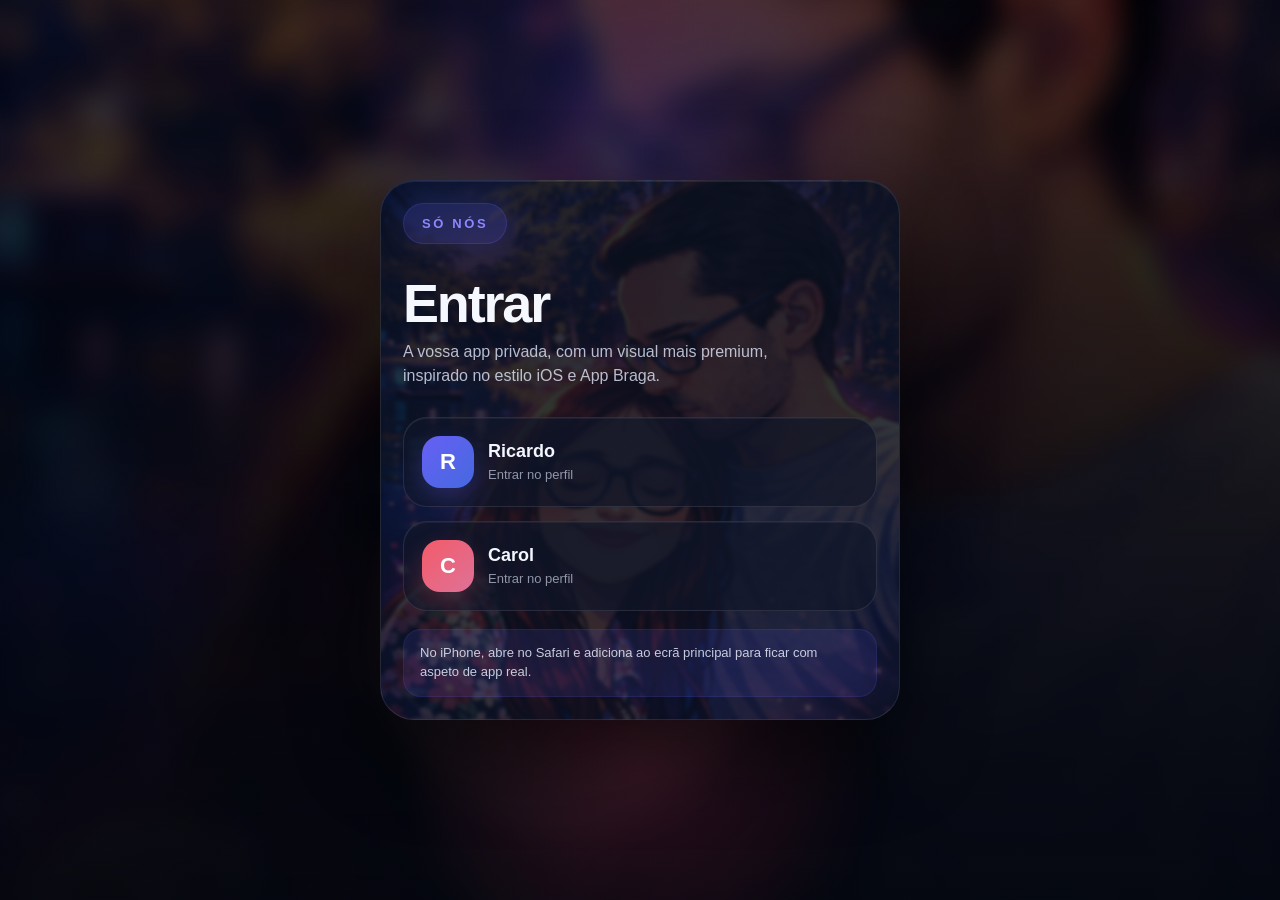
==== commit 32aed15a: "Add files via upload" ====
--- a/add.html
+++ b/add.html
@@ -2,20 +2,23 @@
 <html lang="pt">
 <head>
   <meta charset="UTF-8">
-  <meta name="viewport" content="width=device-width,initial-scale=1,maximum-scale=1,user-scalable=no">
-  <title>Adicionar - Ricardo & Carol</title>
+  <meta name="viewport" content="width=device-width,initial-scale=1,maximum-scale=1,user-scalable=no,viewport-fit=cover">
+  <title>Adicionar - Só Nós</title>
   <link rel="stylesheet" href="style.css">
   <link rel="manifest" href="manifest.json">
+  <meta name="apple-mobile-web-app-capable" content="yes">
+  <meta name="apple-mobile-web-app-status-bar-style" content="black-translucent">
+  <meta name="apple-mobile-web-app-title" content="Só Nós">
+  <meta name="theme-color" content="#070b14">
+  <link rel="apple-touch-icon" href="icon-180.png">
 </head>
 <body data-page="add" data-requires-login="true">
-
   <div class="app-shell">
     <aside class="sidebar">
       <div class="brand-card">
-        <p class="eyebrow">APP RICARDO & CAROL</p>
-        <h1>Lista<br>de Compras</h1>
-        <p>Layout adaptado ao estilo da App Braga, com navegação mais profissional.</p>
-
+        <p class="eyebrow">SÓ NÓS</p>
+        <h1>Adicionar<br>Produto</h1>
+        <p>Guarda rapidamente o que precisam comprar.</p>
         <div class="user-chip">
           <div class="avatar" data-user-initial>U</div>
           <div>
@@ -40,18 +43,34 @@
     <main class="main">
       <header class="topbar">
         <div class="page-title">
-          <h2 data-page-title>Título</h2>
-          <p data-page-sub>Subtítulo</p>
+          <h2 data-page-title>Adicionar</h2>
+          <p data-page-sub>Adicionar novos produtos à lista.</p>
         </div>
         <div class="top-actions"></div>
       </header>
 
       <div class="grid">
+        <section class="hero-card">
+          <div>
+            <h3>Novo item</h3>
+            <p>Preenche os campos abaixo para guardar um novo produto. O visual e os botões foram alinhados com o login premium.</p>
+          </div>
+          <div class="panel" style="padding:16px">
+            <div class="panel-head">
+              <div>
+                <h3>Dica</h3>
+                <p>Quanto mais detalhe colocares, mais fácil fica usar a lista.</p>
+              </div>
+            </div>
+            <div class="badge">Rápido</div>
+          </div>
+        </section>
+
         <section class="panel">
           <div class="panel-head">
             <div>
-              <h3>Adicionar produto</h3>
-              <p>Formulário redesenhado com o visual da App Braga.</p>
+              <h3>Formulário</h3>
+              <p>Adiciona produto, loja, prioridade e notas.</p>
             </div>
             <span class="badge">Novo</span>
           </div>
@@ -98,7 +117,7 @@
             </div>
             <div class="field">
               <label for="notesInput">Notas</label>
-              <textarea id="notesInput" placeholder="Marca, observações, promoção, etc."></textarea>
+              <textarea id="notesInput" placeholder="Marca, promoção, detalhe importante..."></textarea>
             </div>
           </div>
 
@@ -107,12 +126,9 @@
             <a class="secondary-btn" href="list.html">Ver lista</a>
             <button class="danger-btn" onclick="clearAll()">Limpar tudo</button>
           </div>
-          <div id="formToast" class="info-strip hidden" style="margin-top:14px">Produto adicionado com sucesso.</div>
+          <div id="formToast" class="login-premium-note hidden" style="margin-top:14px">Produto adicionado com sucesso.</div>
         </section>
-
-        
       </div>
-
     </main>
   </div>
 
@@ -124,10 +140,10 @@
       <a class="bottom-link" data-nav="history" href="history.html">Histórico</a>
     </div>
   </nav>
+
   <script src="shared.js"></script>
+  <script>
+    fillShell('Adicionar','Adicionar novos produtos à lista.');
+  </script>
 </body>
 </html>
-
-<script>
-  fillShell('Adicionar','Regista novos produtos na lista.');
-</script>
--- a/style.css
+++ b/style.css
@@ -207,3 +207,416 @@
 .login-card{max-width:520px;margin:0 auto}
 .user-grid{grid-template-columns:1fr 1fr}
 .login-panel{display:flex;flex-direction:column;justify-content:center}
+
+
+html, body{
+  background:#0b1220;
+}
+
+body{
+  padding-top: env(safe-area-inset-top);
+}
+
+.login-body{
+  padding-top:max(24px, env(safe-area-inset-top));
+  background:
+    radial-gradient(circle at top center, rgba(108,99,255,.16), transparent 35%),
+    linear-gradient(180deg, #07101f 0%, #0b1220 100%);
+}
+
+.login-brand{
+  min-height:auto;
+}
+
+.login-title{
+  font-size:48px;
+  line-height:1.02;
+  max-width:420px;
+}
+
+.login-sub{
+  max-width:340px;
+  margin-top:14px;
+}
+
+@media (max-width:760px){
+  .login-wrap{
+    grid-template-columns:1fr;
+  }
+  .login-brand{
+    padding:22px;
+  }
+  .login-title{
+    font-size:34px;
+  }
+  .login-sub{
+    font-size:15px;
+  }
+}
+
+
+/* PREMIUM LOGIN */
+.login-premium-body{
+  min-height:100vh;
+  padding:0;
+  margin:0;
+  overflow:hidden;
+  background:#070b14;
+}
+.login-premium-bg{
+  position:fixed;
+  inset:0;
+  background:
+    linear-gradient(180deg, rgba(5,8,18,.22), rgba(5,8,18,.72)),
+    url('login-bg.jpg') center center / cover no-repeat;
+  transform:scale(1.06);
+}
+.login-premium-overlay{
+  position:fixed;
+  inset:0;
+  background:
+    radial-gradient(circle at 50% 15%, rgba(108,99,255,.22), transparent 30%),
+    radial-gradient(circle at 50% 85%, rgba(255,70,110,.16), transparent 24%),
+    linear-gradient(180deg, rgba(4,7,15,.18) 0%, rgba(4,7,15,.60) 50%, rgba(4,7,15,.85) 100%);
+  backdrop-filter: blur(6px);
+}
+.login-premium-shell{
+  position:relative;
+  z-index:2;
+  min-height:100vh;
+  display:flex;
+  align-items:center;
+  justify-content:center;
+  padding:
+    max(18px, env(safe-area-inset-top))
+    18px
+    max(18px, env(safe-area-inset-bottom));
+}
+.login-premium-card{
+  width:min(520px, 100%);
+  border-radius:34px;
+  overflow:hidden;
+  border:1px solid rgba(255,255,255,.10);
+  background:
+    linear-gradient(180deg, rgba(12,18,34,.84), rgba(12,18,34,.72)),
+    url('login-panel.jpg') center center / cover no-repeat;
+  box-shadow:
+    0 30px 90px rgba(0,0,0,.45),
+    inset 0 1px 0 rgba(255,255,255,.08);
+  backdrop-filter: blur(22px);
+}
+.login-premium-top{
+  padding:22px 22px 0;
+}
+.premium-badge{
+  display:inline-flex;
+  align-items:center;
+  justify-content:center;
+  padding:12px 18px;
+  border-radius:999px;
+  font-size:13px;
+  letter-spacing:.2em;
+  font-weight:900;
+  color:#8e86ff;
+  background:rgba(108,99,255,.18);
+  border:1px solid rgba(108,99,255,.20);
+  box-shadow:0 0 28px rgba(108,99,255,.16);
+}
+.login-premium-content{
+  padding:26px 22px 22px;
+}
+.login-premium-copy h1{
+  margin:8px 0 10px;
+  font-size:54px;
+  line-height:.95;
+  letter-spacing:-.04em;
+  color:#f6f8ff;
+  text-shadow:0 8px 30px rgba(0,0,0,.30);
+}
+.login-premium-copy p{
+  margin:0;
+  font-size:16px;
+  line-height:1.55;
+  color:rgba(230,236,255,.78);
+  max-width:420px;
+}
+.login-premium-users{
+  display:grid;
+  gap:14px;
+  margin-top:28px;
+}
+.premium-user-btn{
+  display:flex;
+  align-items:center;
+  gap:14px;
+  width:100%;
+  padding:18px;
+  border-radius:24px;
+  border:1px solid rgba(255,255,255,.10);
+  background:rgba(16,22,40,.70);
+  color:#f3f6ff;
+  cursor:pointer;
+  box-shadow:
+    0 0 0 rgba(108,99,255,0),
+    inset 0 1px 0 rgba(255,255,255,.05);
+  transition:transform .18s ease, box-shadow .18s ease, border-color .18s ease, background .18s ease;
+}
+.premium-user-btn:hover,
+.premium-user-btn:active{
+  transform:translateY(-1px) scale(1.01);
+}
+.premium-user-btn.ricardo:hover,
+.premium-user-btn.ricardo:active{
+  border-color:rgba(108,99,255,.45);
+  box-shadow:
+    0 0 26px rgba(108,99,255,.25),
+    0 12px 28px rgba(108,99,255,.14);
+  background:rgba(20,28,54,.86);
+}
+.premium-user-btn.carol:hover,
+.premium-user-btn.carol:active{
+  border-color:rgba(255,95,108,.45);
+  box-shadow:
+    0 0 26px rgba(255,95,108,.22),
+    0 12px 28px rgba(255,95,108,.12);
+  background:rgba(28,20,42,.86);
+}
+.premium-avatar{
+  width:52px;
+  height:52px;
+  border-radius:18px;
+  display:flex;
+  align-items:center;
+  justify-content:center;
+  font-size:22px;
+  font-weight:900;
+  color:#fff;
+  background:linear-gradient(135deg, rgba(108,99,255,.95), rgba(78,120,255,.85));
+  box-shadow:0 10px 24px rgba(108,99,255,.24);
+  flex:none;
+}
+.premium-user-btn.carol .premium-avatar{
+  background:linear-gradient(135deg, rgba(255,95,108,.95), rgba(255,128,170,.86));
+  box-shadow:0 10px 24px rgba(255,95,108,.22);
+}
+.premium-user-text{
+  display:flex;
+  flex-direction:column;
+  align-items:flex-start;
+  text-align:left;
+}
+.premium-user-text strong{
+  font-size:18px;
+  line-height:1.1;
+}
+.premium-user-text small{
+  margin-top:6px;
+  font-size:13px;
+  color:rgba(230,236,255,.60);
+}
+.login-premium-note{
+  margin-top:18px;
+  padding:14px 16px;
+  border-radius:18px;
+  background:rgba(108,99,255,.12);
+  border:1px solid rgba(108,99,255,.12);
+  color:rgba(236,241,255,.82);
+  line-height:1.45;
+  font-size:13px;
+}
+@media (max-width: 640px){
+  .login-premium-shell{
+    align-items:flex-end;
+    padding-left:14px;
+    padding-right:14px;
+    padding-bottom:max(14px, env(safe-area-inset-bottom));
+  }
+  .login-premium-card{
+    width:100%;
+    border-radius:30px;
+  }
+  .login-premium-copy h1{
+    font-size:42px;
+  }
+  .login-premium-copy p{
+    font-size:15px;
+  }
+}
+
+
+/* PREMIUM APP PAGES */
+.app-shell{
+  min-height:100vh;
+  background:
+    radial-gradient(circle at top center, rgba(108,99,255,.10), transparent 28%),
+    linear-gradient(180deg, #07101f 0%, #0b1220 100%);
+}
+.main{
+  position:relative;
+}
+.main::before{
+  content:"";
+  position:fixed;
+  inset:0;
+  background:
+    radial-gradient(circle at 10% 10%, rgba(108,99,255,.08), transparent 24%),
+    radial-gradient(circle at 90% 20%, rgba(255,95,108,.06), transparent 20%);
+  pointer-events:none;
+  z-index:0;
+}
+.topbar,.grid,.panel,.hero-card,.stats-grid,.shopping-list,.history-list,.split-grid{
+  position:relative;
+  z-index:1;
+}
+.sidebar{
+  background:rgba(7,11,20,.84);
+  backdrop-filter:blur(18px);
+}
+.brand-card{
+  background:
+    linear-gradient(180deg, rgba(12,18,34,.92), rgba(12,18,34,.76)),
+    url('login-panel.jpg') center center / cover no-repeat;
+  border:1px solid rgba(255,255,255,.08);
+  box-shadow:0 24px 70px rgba(0,0,0,.36), inset 0 1px 0 rgba(255,255,255,.05);
+}
+.brand-card .eyebrow{
+  color:#8e86ff;
+}
+.brand-card h1{
+  color:#f5f7ff;
+}
+.user-chip{
+  background:rgba(16,22,40,.68);
+  border:1px solid rgba(255,255,255,.08);
+}
+.nav-link{
+  background:rgba(255,255,255,.02);
+  border:1px solid transparent;
+}
+.nav-link.active{
+  color:#9b94ff;
+  background:rgba(108,99,255,.14);
+  border-color:rgba(108,99,255,.16);
+  box-shadow:0 0 18px rgba(108,99,255,.12);
+}
+.side-btn{
+  background:rgba(16,22,40,.78);
+  border:1px solid rgba(255,255,255,.08);
+}
+.page-title h2{
+  font-size:34px;
+  letter-spacing:-.04em;
+  color:#f7f9ff;
+}
+.page-title p{
+  color:rgba(230,236,255,.64);
+}
+.hero-card,.panel,.stat-card{
+  background:
+    linear-gradient(180deg, rgba(12,18,34,.90), rgba(12,18,34,.76)),
+    url('login-panel.jpg') center center / cover no-repeat;
+  border:1px solid rgba(255,255,255,.08);
+  box-shadow:
+    0 24px 70px rgba(0,0,0,.34),
+    inset 0 1px 0 rgba(255,255,255,.04);
+}
+.hero-card{
+  overflow:hidden;
+}
+.hero-card h3{
+  font-size:34px;
+  line-height:1.02;
+  letter-spacing:-.04em;
+  color:#f7f9ff;
+}
+.hero-card p,.panel-head p,.item-meta,.history-meta{
+  color:rgba(230,236,255,.64);
+}
+.stat-card strong{
+  color:#f7f9ff;
+}
+.badge{
+  color:#9a93ff;
+  background:rgba(108,99,255,.12);
+  border:1px solid rgba(108,99,255,.10);
+  box-shadow:0 0 20px rgba(108,99,255,.08);
+}
+.primary-btn,.secondary-btn,.danger-btn,.ghost-btn,.side-btn,.mini-btn,.icon-btn,.bottom-link{
+  transition:transform .18s ease, box-shadow .18s ease, border-color .18s ease, background .18s ease;
+}
+.primary-btn{
+  background:linear-gradient(135deg, #6c63ff, #4e78ff);
+  box-shadow:0 12px 26px rgba(108,99,255,.22), 0 0 26px rgba(108,99,255,.14);
+}
+.primary-btn:hover,.primary-btn:active{
+  transform:translateY(-1px);
+  box-shadow:0 18px 32px rgba(108,99,255,.28), 0 0 34px rgba(108,99,255,.20);
+}
+.secondary-btn{
+  background:rgba(108,99,255,.12);
+  border:1px solid rgba(108,99,255,.14);
+}
+.secondary-btn:hover,.ghost-btn:hover,.side-btn:hover,.mini-btn:hover{
+  transform:translateY(-1px);
+}
+.ghost-btn{
+  background:rgba(255,255,255,.04);
+  border:1px solid rgba(255,255,255,.08);
+}
+.danger-btn{
+  background:rgba(255,95,108,.12);
+  border:1px solid rgba(255,95,108,.14);
+}
+input,select,textarea{
+  background:rgba(16,22,40,.72);
+  border:1px solid rgba(255,255,255,.08);
+  color:#f2f6ff;
+}
+input::placeholder, textarea::placeholder{
+  color:rgba(230,236,255,.42);
+}
+.item-card,.history-day{
+  background:rgba(16,22,40,.62);
+  border:1px solid rgba(255,255,255,.08);
+  box-shadow:inset 0 1px 0 rgba(255,255,255,.03);
+}
+.item-card.highlight{
+  background:linear-gradient(180deg, rgba(108,99,255,.12), rgba(16,22,40,.72));
+  border-color:rgba(108,99,255,.18);
+  box-shadow:0 0 22px rgba(108,99,255,.10);
+}
+.check-btn{
+  border-color:rgba(255,255,255,.14);
+}
+.item-card.done .check-btn{
+  box-shadow:0 0 18px rgba(36,194,106,.24);
+}
+.pill.store{
+  color:#9b94ff;
+  background:rgba(108,99,255,.14);
+  border-color:rgba(108,99,255,.10);
+}
+.pill.high{
+  background:rgba(255,191,71,.14);
+  border-color:rgba(255,191,71,.16);
+}
+.bottom-nav{
+  background:rgba(10,15,24,.90);
+}
+.bottom-link.active{
+  color:#9b94ff;
+  background:rgba(108,99,255,.14);
+  box-shadow:0 0 18px rgba(108,99,255,.10);
+}
+.empty-state{
+  background:rgba(16,22,40,.52);
+  border:1px dashed rgba(255,255,255,.10);
+}
+@media (max-width:760px){
+  .page-title h2{
+    font-size:28px;
+  }
+  .hero-card h3{
+    font-size:28px;
+  }
+}
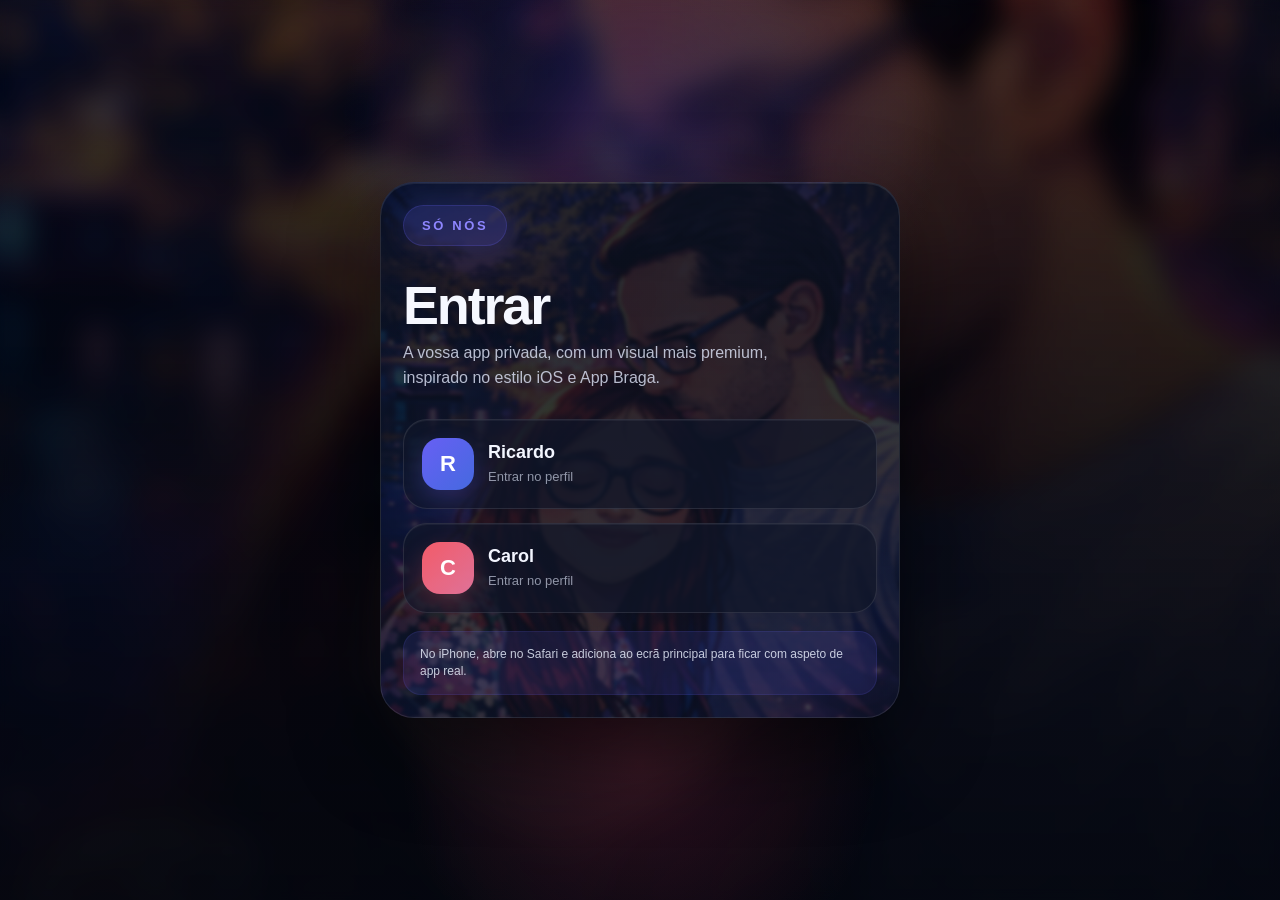
==== commit 90c6c462: "Add files via upload" ====
--- a/add.html
+++ b/add.html
@@ -44,7 +44,7 @@
       <header class="topbar">
         <div class="page-title">
           <h2 data-page-title>Adicionar</h2>
-          <p data-page-sub>Adicionar novos produtos à lista.</p>
+          <p data-page-sub>Adicionar produtos de forma simples e elegante.</p>
         </div>
         <div class="top-actions"></div>
       </header>
@@ -143,7 +143,7 @@
 
   <script src="shared.js"></script>
   <script>
-    fillShell('Adicionar','Adicionar novos produtos à lista.');
+    fillShell('Adicionar','Adicionar produtos de forma simples e elegante.');
   </script>
 </body>
 </html>
--- a/style.css
+++ b/style.css
@@ -448,8 +448,9 @@
 .app-shell{
   min-height:100vh;
   background:
-    radial-gradient(circle at top center, rgba(108,99,255,.10), transparent 28%),
-    linear-gradient(180deg, #07101f 0%, #0b1220 100%);
+    linear-gradient(180deg, rgba(7,11,20,.76), rgba(7,11,20,.94)),
+    url('login-bg.jpg') center center / cover no-repeat;
+  background-attachment:fixed;
 }
 .main{
   position:relative;
@@ -473,11 +474,10 @@
   backdrop-filter:blur(18px);
 }
 .brand-card{
-  background:
-    linear-gradient(180deg, rgba(12,18,34,.92), rgba(12,18,34,.76)),
-    url('login-panel.jpg') center center / cover no-repeat;
+  background:rgba(12,18,34,.82);
   border:1px solid rgba(255,255,255,.08);
   box-shadow:0 24px 70px rgba(0,0,0,.36), inset 0 1px 0 rgba(255,255,255,.05);
+  backdrop-filter:blur(18px);
 }
 .brand-card .eyebrow{
   color:#8e86ff;
@@ -512,13 +512,12 @@
   color:rgba(230,236,255,.64);
 }
 .hero-card,.panel,.stat-card{
-  background:
-    linear-gradient(180deg, rgba(12,18,34,.90), rgba(12,18,34,.76)),
-    url('login-panel.jpg') center center / cover no-repeat;
+  background:rgba(12,18,34,.76);
   border:1px solid rgba(255,255,255,.08);
   box-shadow:
     0 24px 70px rgba(0,0,0,.34),
     inset 0 1px 0 rgba(255,255,255,.04);
+  backdrop-filter:blur(18px);
 }
 .hero-card{
   overflow:hidden;
@@ -620,3 +619,140 @@
     font-size:28px;
   }
 }
+
+
+/* PREMIUM V2 */
+html, body{
+  scroll-behavior:smooth;
+}
+.main{
+  padding-top:max(16px, env(safe-area-inset-top));
+}
+.topbar{
+  margin-bottom:12px;
+}
+.page-title h2{
+  font-size:30px;
+}
+.page-title p{
+  font-size:14px;
+}
+.panel, .hero-card, .stat-card, .brand-card, .item-card, .history-day{
+  border-radius:24px;
+}
+.hero-card{
+  gap:12px;
+}
+.hero-card h3{
+  font-size:30px;
+}
+.panel{
+  padding:16px;
+}
+.panel-head{
+  margin-bottom:12px;
+}
+.actions-row{
+  gap:8px;
+}
+.primary-btn,.secondary-btn,.danger-btn,.ghost-btn{
+  min-height:50px;
+  border-radius:16px;
+}
+input,select,textarea{
+  min-height:50px;
+  border-radius:16px;
+}
+textarea{
+  min-height:88px;
+}
+.bottom-nav{
+  width:min(760px, calc(100% - 20px));
+  bottom:max(10px, env(safe-area-inset-bottom));
+  border-radius:22px;
+  padding:8px;
+}
+.bottom-link{
+  min-height:48px;
+  font-size:14px;
+}
+.item-card{
+  padding:12px;
+  gap:10px;
+}
+.item-title{
+  font-size:16px;
+}
+.item-meta,.history-meta{
+  font-size:12px;
+}
+.mini-btn{
+  width:38px;
+  height:38px;
+  border-radius:12px;
+}
+.check-btn{
+  width:26px;
+  height:26px;
+}
+.login-premium-note{
+  font-size:12px;
+}
+.section-stack{
+  display:grid;
+  gap:14px;
+}
+.list-split{
+  display:grid;
+  gap:14px;
+}
+.section-label{
+  display:flex;
+  align-items:center;
+  justify-content:space-between;
+  gap:10px;
+  margin-bottom:10px;
+}
+.section-label h4{
+  margin:0;
+  font-size:18px;
+  letter-spacing:-.02em;
+}
+.section-label span{
+  color:rgba(230,236,255,.64);
+  font-size:12px;
+  font-weight:700;
+}
+.quick-add{
+  display:grid;
+  grid-template-columns:1fr auto;
+  gap:10px;
+}
+.quick-add input{
+  min-width:0;
+}
+.fade-in-up{
+  animation:fadeInUp .35s ease both;
+}
+@keyframes fadeInUp{
+  from{opacity:0; transform:translateY(10px)}
+  to{opacity:1; transform:translateY(0)}
+}
+@media (max-width:760px){
+  .main{
+    padding:14px 14px 105px;
+    padding-top:max(14px, env(safe-area-inset-top));
+  }
+  .page-title h2{
+    font-size:26px;
+  }
+  .hero-card h3{
+    font-size:25px;
+  }
+  .panel, .hero-card{
+    border-radius:22px;
+  }
+  .quick-add{
+    grid-template-columns:1fr;
+  }
+}
